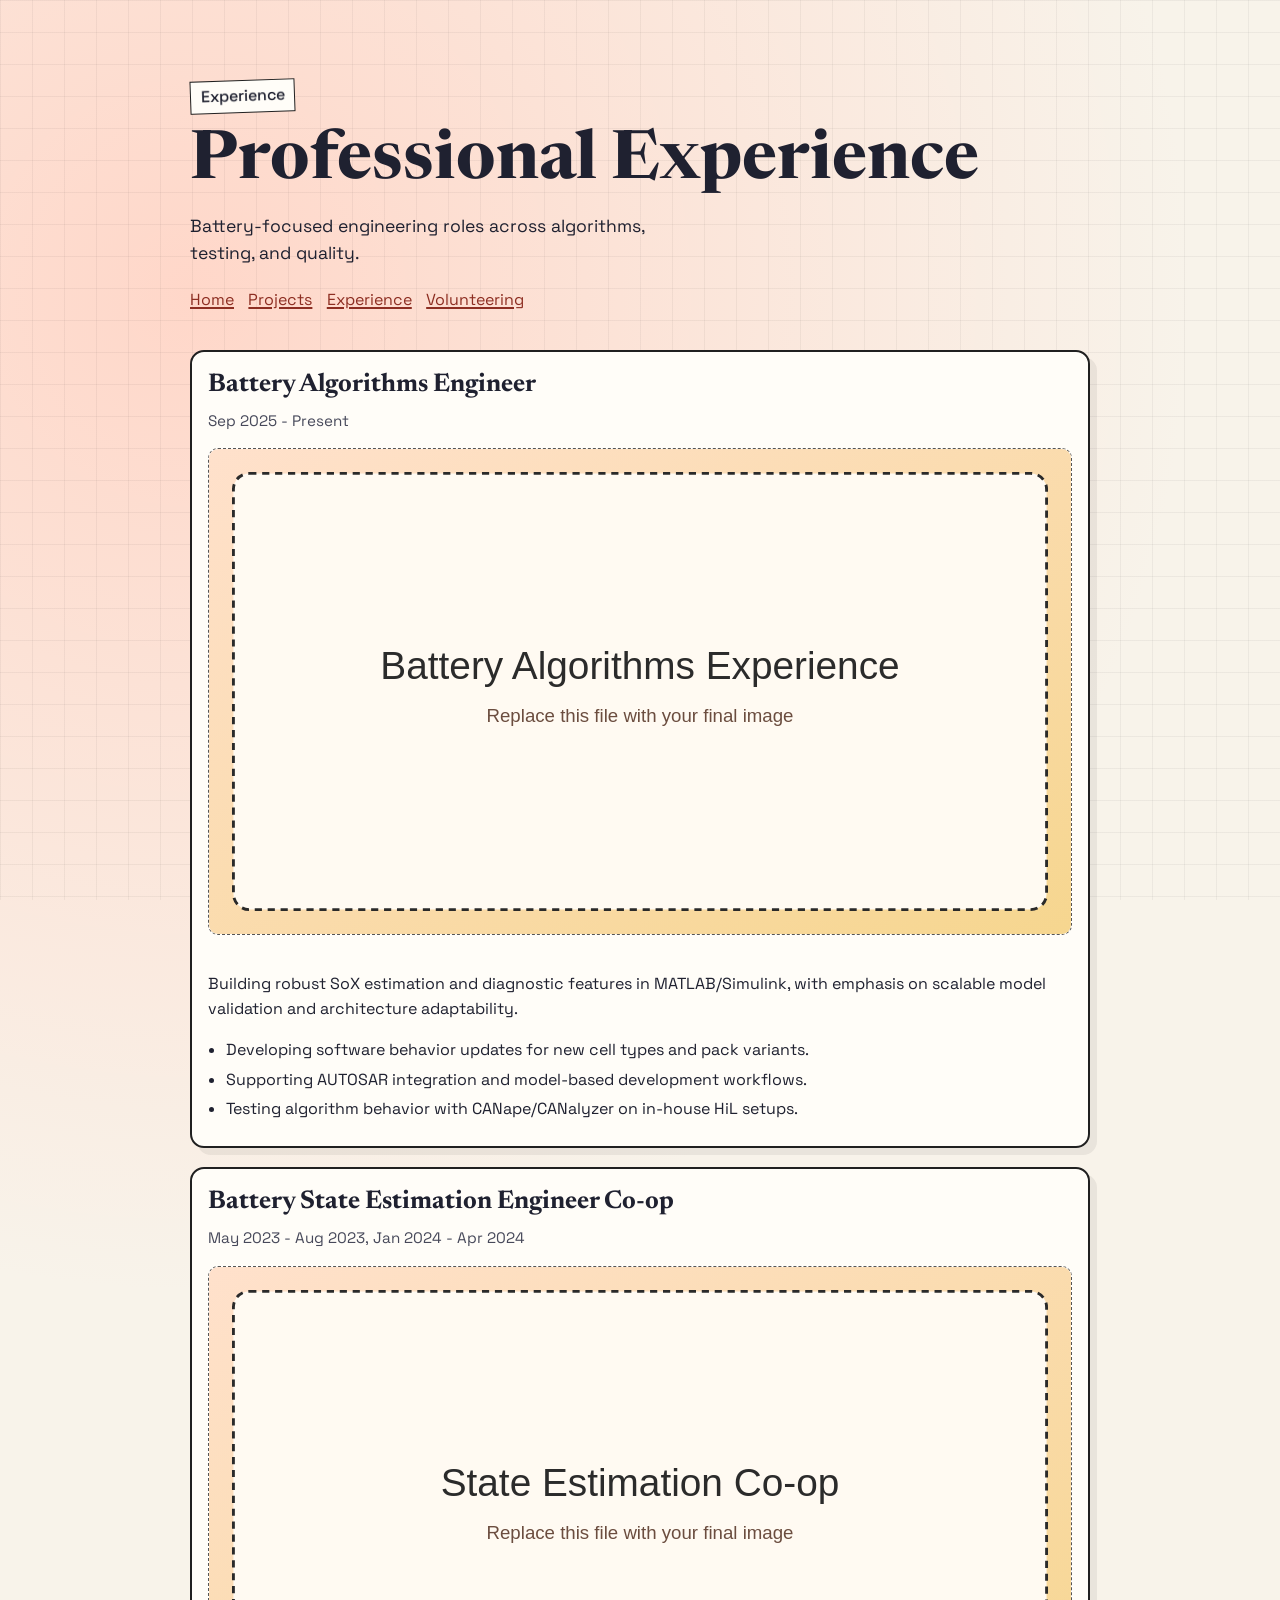
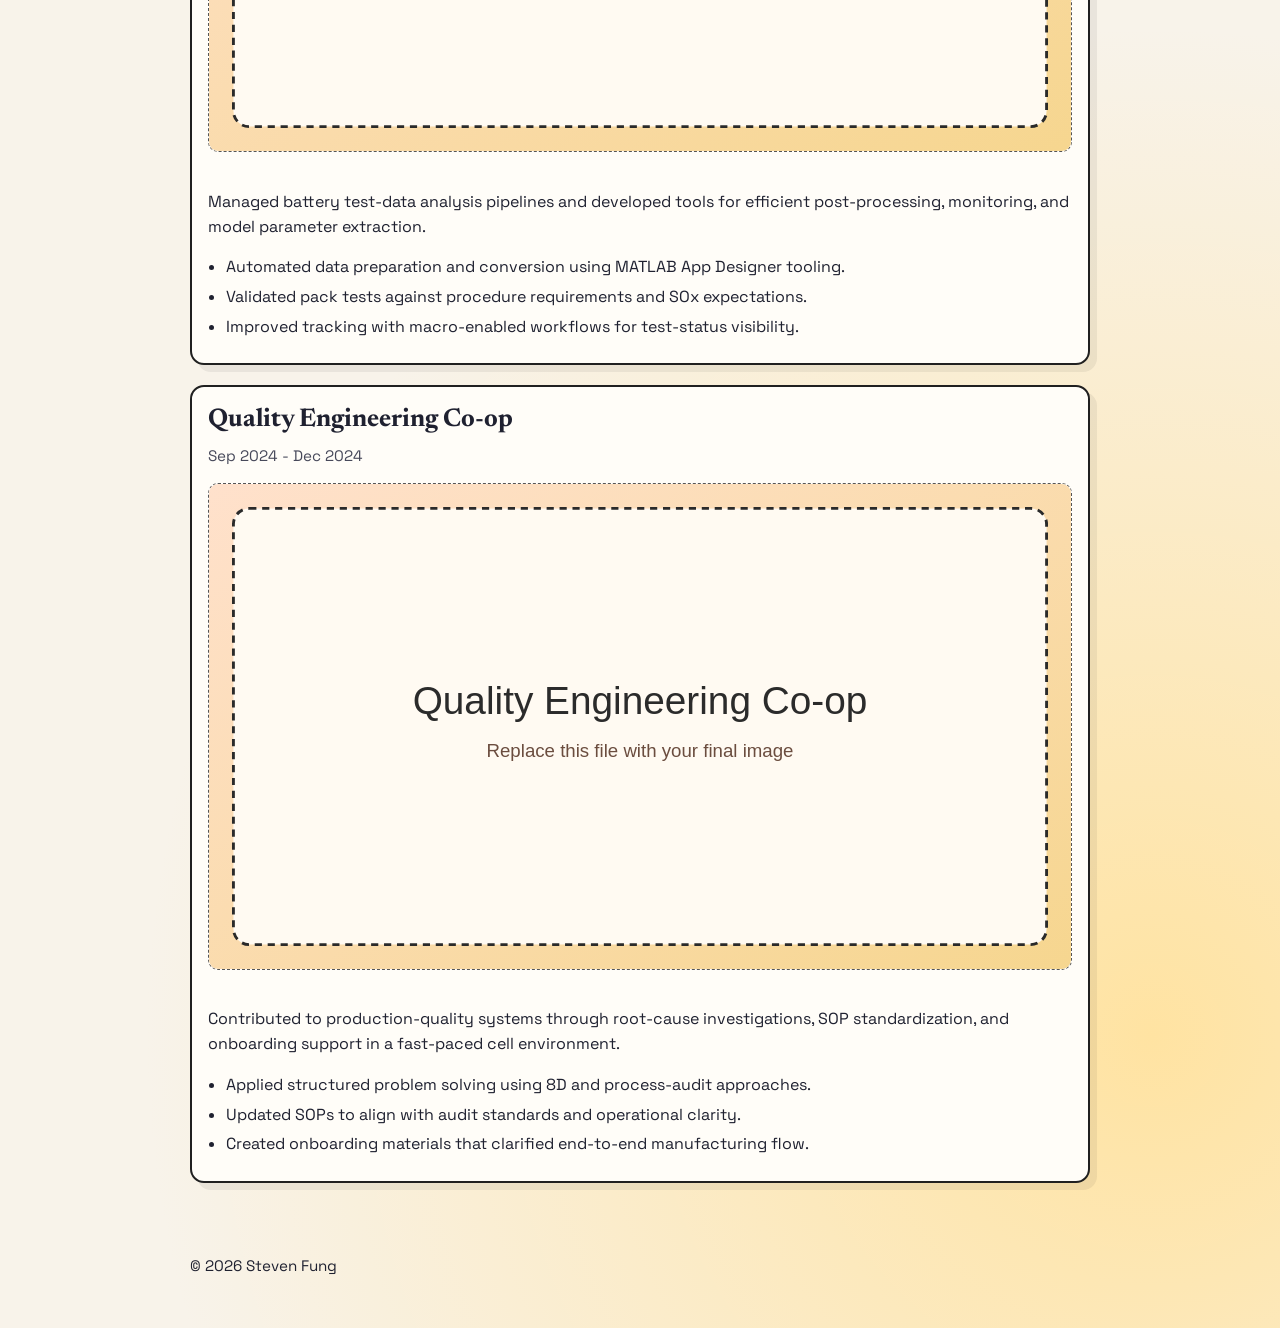
==== experience.html @ 0326d612 "First commmit for personal page" ====
<!doctype html>
<html lang="en">
  <head>
    <meta charset="UTF-8" />
    <meta name="viewport" content="width=device-width, initial-scale=1.0" />
    <title>Experience | Steven Fung</title>
    <meta
      name="description"
      content="Experience timeline for Steven Fung in battery algorithms, validation, and quality engineering."
    />
    <link rel="preconnect" href="https://fonts.googleapis.com" />
    <link rel="preconnect" href="https://fonts.gstatic.com" crossorigin />
    <link
      href="https://fonts.googleapis.com/css2?family=Space+Grotesk:wght@400;500;700&family=Newsreader:opsz,wght@6..72,500&display=swap"
      rel="stylesheet"
    />
    <link rel="stylesheet" href="styles.css" />
  </head>
  <body class="subpage">
    <div class="bg-grid" aria-hidden="true"></div>

    <header class="site-header">
      <p class="eyebrow">Experience</p>
      <h1>Professional Experience</h1>
      <p class="tagline">Battery-focused engineering roles across algorithms, testing, and quality.</p>
      <nav class="nav-links" aria-label="Primary">
        <a href="index.html">Home</a>
        <a href="projects.html">Projects</a>
        <a href="experience.html">Experience</a>
        <a href="volunteering.html">Volunteering</a>
      </nav>
    </header>

    <main>
      <section id="algorithms" class="card reveal">
        <h2>Battery Algorithms Engineer</h2>
        <p class="meta">Sep 2025 - Present</p>
        <img class="content-image" src="assets/experience/battery-algorithms.svg" alt="Battery algorithm development environment" />
        <p>
          Building robust SoX estimation and diagnostic features in MATLAB/Simulink,
          with emphasis on scalable model validation and architecture adaptability.
        </p>
        <ul class="key-points">
          <li>Developing software behavior updates for new cell types and pack variants.</li>
          <li>Supporting AUTOSAR integration and model-based development workflows.</li>
          <li>Testing algorithm behavior with CANape/CANalyzer on in-house HiL setups.</li>
        </ul>
      </section>

      <section id="state-estimation" class="card reveal">
        <h2>Battery State Estimation Engineer Co-op</h2>
        <p class="meta">May 2023 - Aug 2023, Jan 2024 - Apr 2024</p>
        <img class="content-image" src="assets/experience/state-estimation-coop.svg" alt="Battery state estimation co-op workflow and dashboards" />
        <p>
          Managed battery test-data analysis pipelines and developed tools for efficient
          post-processing, monitoring, and model parameter extraction.
        </p>
        <ul class="key-points">
          <li>Automated data preparation and conversion using MATLAB App Designer tooling.</li>
          <li>Validated pack tests against procedure requirements and SOx expectations.</li>
          <li>Improved tracking with macro-enabled workflows for test-status visibility.</li>
        </ul>
      </section>

      <section id="quality" class="card reveal">
        <h2>Quality Engineering Co-op</h2>
        <p class="meta">Sep 2024 - Dec 2024</p>
        <img class="content-image" src="assets/experience/quality-coop.svg" alt="Quality engineering process and documentation" />
        <p>
          Contributed to production-quality systems through root-cause investigations,
          SOP standardization, and onboarding support in a fast-paced cell environment.
        </p>
        <ul class="key-points">
          <li>Applied structured problem solving using 8D and process-audit approaches.</li>
          <li>Updated SOPs to align with audit standards and operational clarity.</li>
          <li>Created onboarding materials that clarified end-to-end manufacturing flow.</li>
        </ul>
      </section>
    </main>

    <footer>
      <p>© <span id="year"></span> Steven Fung</p>
    </footer>

    <script src="script.js"></script>
  </body>
</html>
---- styles.css ----
:root {
  --ink: #1f2130;
  --paper: #f8f3ea;
  --accent: #d95f4a;
  --accent-deep: #8d2e22;
  --card: #fffdf8;
  --line: #202020;
}

* {
  box-sizing: border-box;
}

html,
body {
  margin: 0;
  padding: 0;
}

body {
  min-height: 100vh;
  font-family: "Space Grotesk", "Segoe UI", sans-serif;
  color: var(--ink);
  background: radial-gradient(circle at 15% 10%, #ffd7c9 0, transparent 35%),
    radial-gradient(circle at 90% 90%, #ffe3a2 0, transparent 35%), var(--paper);
  line-height: 1.55;
}

.bg-grid {
  position: fixed;
  inset: 0;
  pointer-events: none;
  background-image: linear-gradient(to right, rgba(32, 32, 32, 0.05) 1px, transparent 1px),
    linear-gradient(to bottom, rgba(32, 32, 32, 0.05) 1px, transparent 1px);
  background-size: 32px 32px;
  z-index: -1;
}

.site-header,
main,
footer {
  width: min(900px, 92vw);
  margin: 0 auto;
}

.site-header {
  padding: 5rem 0 2rem;
}

.eyebrow {
  display: inline-block;
  margin: 0;
  padding: 0.2rem 0.6rem;
  border: 1px solid var(--line);
  background: var(--card);
  transform: rotate(-2deg);
  font-weight: 500;
}

h1,
h2,
h3 {
  margin: 0;
  line-height: 1.1;
}

h1 {
  margin-top: 0.8rem;
  font-size: clamp(2.2rem, 7vw, 4.2rem);
  font-family: "Newsreader", Georgia, serif;
}

.tagline {
  margin-top: 0.8rem;
  font-size: 1.1rem;
  max-width: 45ch;
}

.nav-links {
  display: flex;
  gap: 0.9rem;
  margin-top: 1.3rem;
  flex-wrap: wrap;
}

.nav-links a,
.project-list a {
  color: var(--accent-deep);
  text-decoration-thickness: 2px;
  text-underline-offset: 2px;
}

.nav-links a:hover,
.project-list a:hover {
  opacity: 0.8;
}

main {
  display: grid;
  gap: 1.2rem;
  padding: 1rem 0 3rem;
}

.card {
  background: var(--card);
  border: 2px solid var(--line);
  border-radius: 14px;
  box-shadow: 7px 7px 0 #11111110;
  padding: 1.2rem 1rem;
}

.card h2 {
  margin-bottom: 0.6rem;
  font-size: 1.6rem;
  font-family: "Newsreader", Georgia, serif;
}

.project-list {
  list-style: none;
  padding: 0;
  margin: 0;
  display: grid;
  gap: 0.9rem;
}

.project-list li {
  border: 1px dashed #444;
  border-radius: 10px;
  padding: 0.8rem;
  background: #fff;
}

.project-list h3 {
  font-size: 1.12rem;
  margin-bottom: 0.35rem;
}

.meta {
  margin: 0.35rem 0 0.75rem;
  font-size: 0.95rem;
  color: #47495a;
}

.content-image {
  width: 100%;
  border: 1px dashed #555;
  border-radius: 10px;
  margin: 0.25rem 0 0.85rem;
  background: #fff;
}

.section-cta {
  margin: 0.75rem 0 0;
  font-weight: 500;
}

.subpage .site-header {
  padding-bottom: 1.3rem;
}

.key-points {
  margin: 0;
  padding-left: 1.1rem;
}

.key-points li {
  margin: 0.3rem 0;
}

.chip-grid {
  display: flex;
  flex-wrap: wrap;
  gap: 0.5rem;
}

.chip-grid span {
  border: 1px solid var(--line);
  background: #fff;
  border-radius: 999px;
  padding: 0.25rem 0.7rem;
  font-size: 0.92rem;
}

.placeholder {
  margin-top: 0.7rem;
  padding: 0.6rem 0.75rem;
  background: #fff5e6;
  border-left: 4px solid var(--accent);
  font-size: 0.95rem;
}

.section-grid {
  display: grid;
  grid-template-columns: repeat(auto-fit, minmax(180px, 1fr));
  gap: 0.7rem;
}

.mini-card {
  display: block;
  border: 1px dashed #444;
  border-radius: 10px;
  padding: 0.8rem;
  text-decoration: none;
  background: #fff;
  color: inherit;
}

.mini-card h3 {
  margin-bottom: 0.35rem;
  font-size: 1rem;
}

.mini-card p {
  margin: 0;
  font-size: 0.94rem;
}

footer {
  padding: 0.5rem 0 2.2rem;
  font-size: 0.95rem;
}

.reveal {
  opacity: 0;
  transform: translateY(10px);
  animation: rise-in 620ms ease forwards;
}

.reveal:nth-child(2) {
  animation-delay: 120ms;
}

.reveal:nth-child(3) {
  animation-delay: 240ms;
}

@keyframes rise-in {
  from {
    opacity: 0;
    transform: translateY(10px);
  }

  to {
    opacity: 1;
    transform: translateY(0);
  }
}

@media (max-width: 640px) {
  .site-header {
    padding-top: 3.5rem;
  }

  .card {
    padding: 1rem 0.9rem;
  }
}
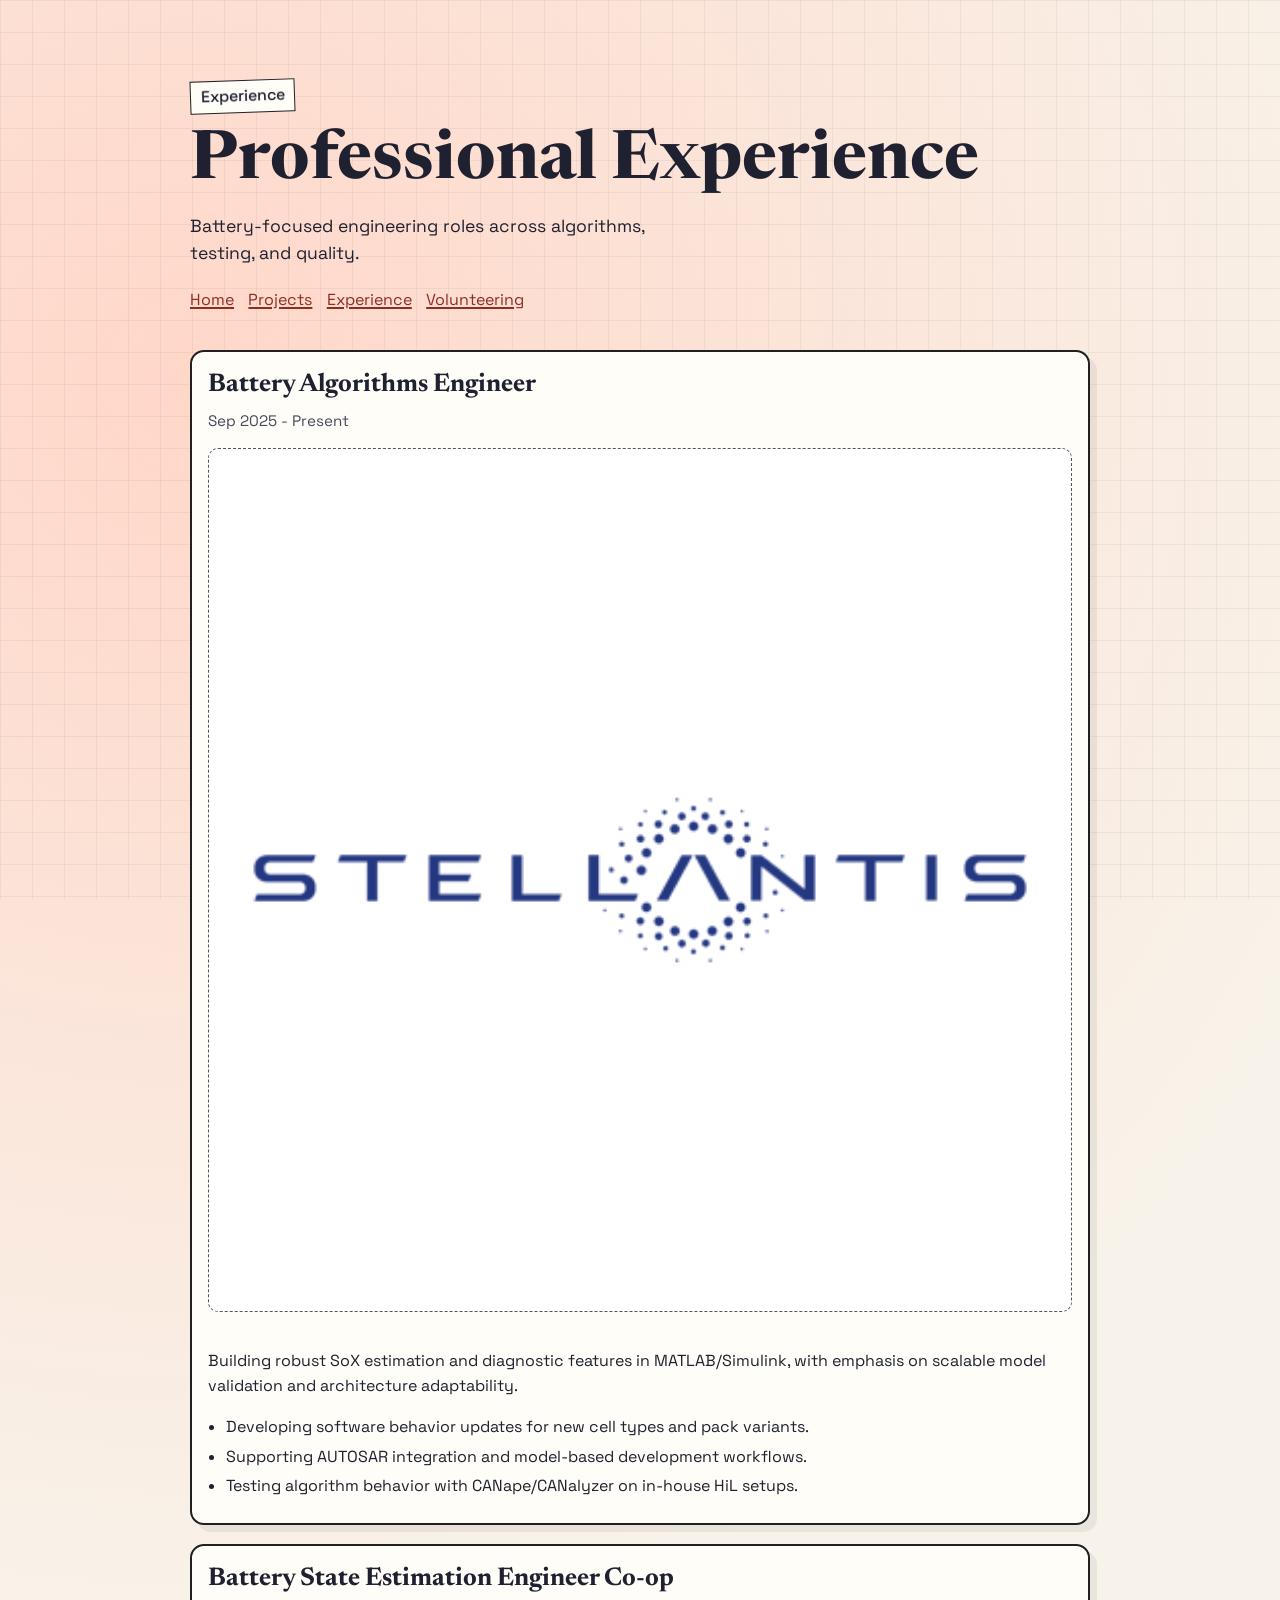
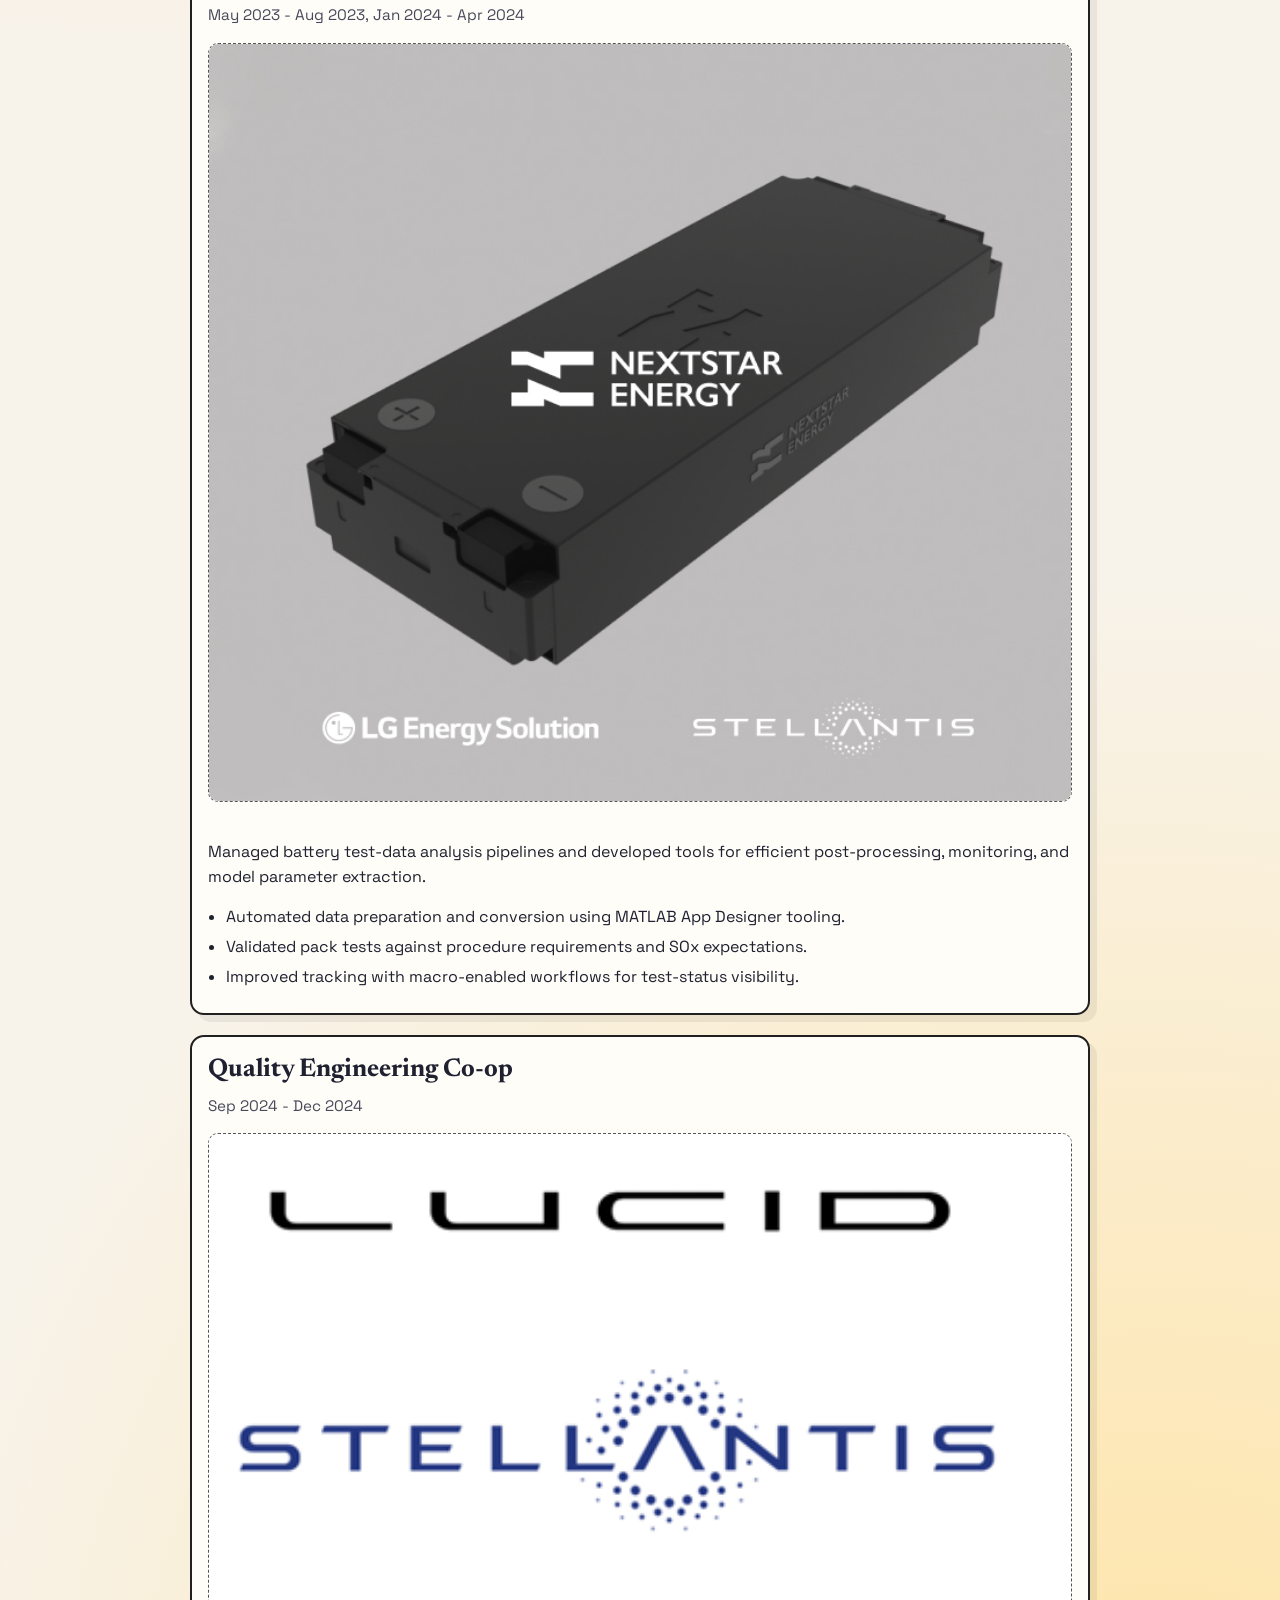
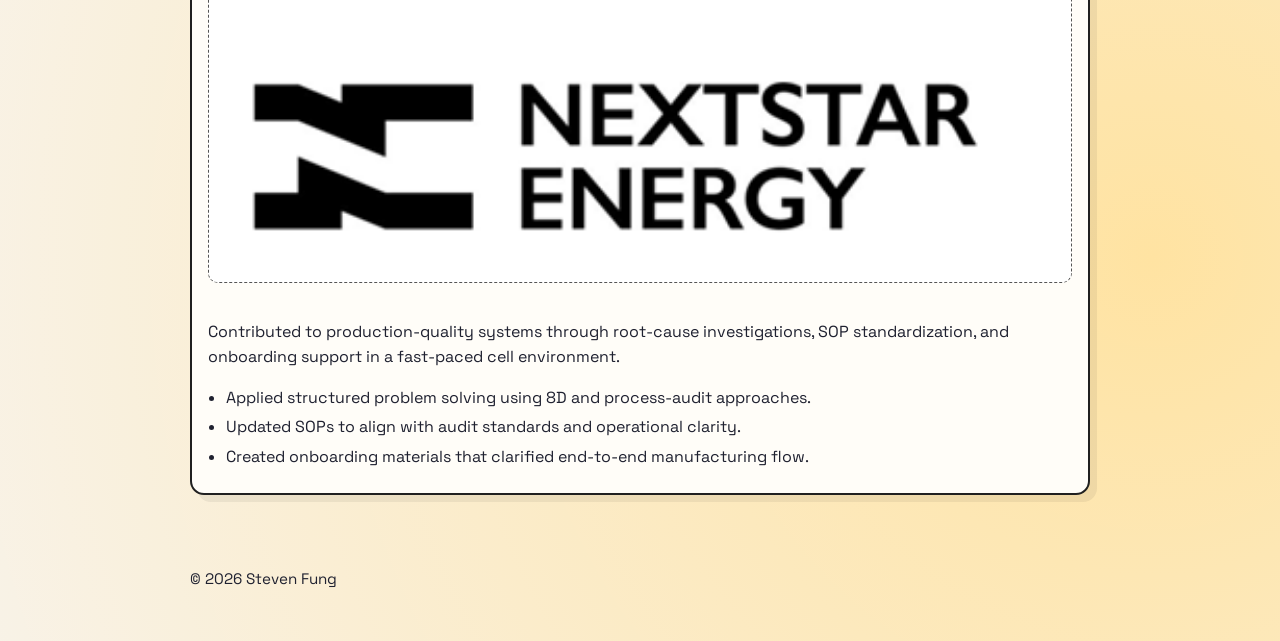
==== commit 943f0eae: "Integrate old asset photos into projects and experience" ====
--- a/experience.html
+++ b/experience.html
@@ -35,7 +35,7 @@
       <section id="algorithms" class="card reveal">
         <h2>Battery Algorithms Engineer</h2>
         <p class="meta">Sep 2025 - Present</p>
-        <img class="content-image" src="assets/experience/battery-algorithms.svg" alt="Battery algorithm development environment" />
+        <img class="content-image" src="assets/experience/battery-algorithms-brand.png" alt="Battery algorithms and EV partner branding" />
         <p>
           Building robust SoX estimation and diagnostic features in MATLAB/Simulink,
           with emphasis on scalable model validation and architecture adaptability.
@@ -50,7 +50,7 @@
       <section id="state-estimation" class="card reveal">
         <h2>Battery State Estimation Engineer Co-op</h2>
         <p class="meta">May 2023 - Aug 2023, Jan 2024 - Apr 2024</p>
-        <img class="content-image" src="assets/experience/state-estimation-coop.svg" alt="Battery state estimation co-op workflow and dashboards" />
+        <img class="content-image" src="assets/experience/state-estimation-pack.jpg" alt="Battery module image from state estimation experience" />
         <p>
           Managed battery test-data analysis pipelines and developed tools for efficient
           post-processing, monitoring, and model parameter extraction.
@@ -65,7 +65,7 @@
       <section id="quality" class="card reveal">
         <h2>Quality Engineering Co-op</h2>
         <p class="meta">Sep 2024 - Dec 2024</p>
-        <img class="content-image" src="assets/experience/quality-coop.svg" alt="Quality engineering process and documentation" />
+        <img class="content-image" src="assets/experience/quality-branding.png" alt="Industry partner branding related to quality engineering experience" />
         <p>
           Contributed to production-quality systems through root-cause investigations,
           SOP standardization, and onboarding support in a fast-paced cell environment.
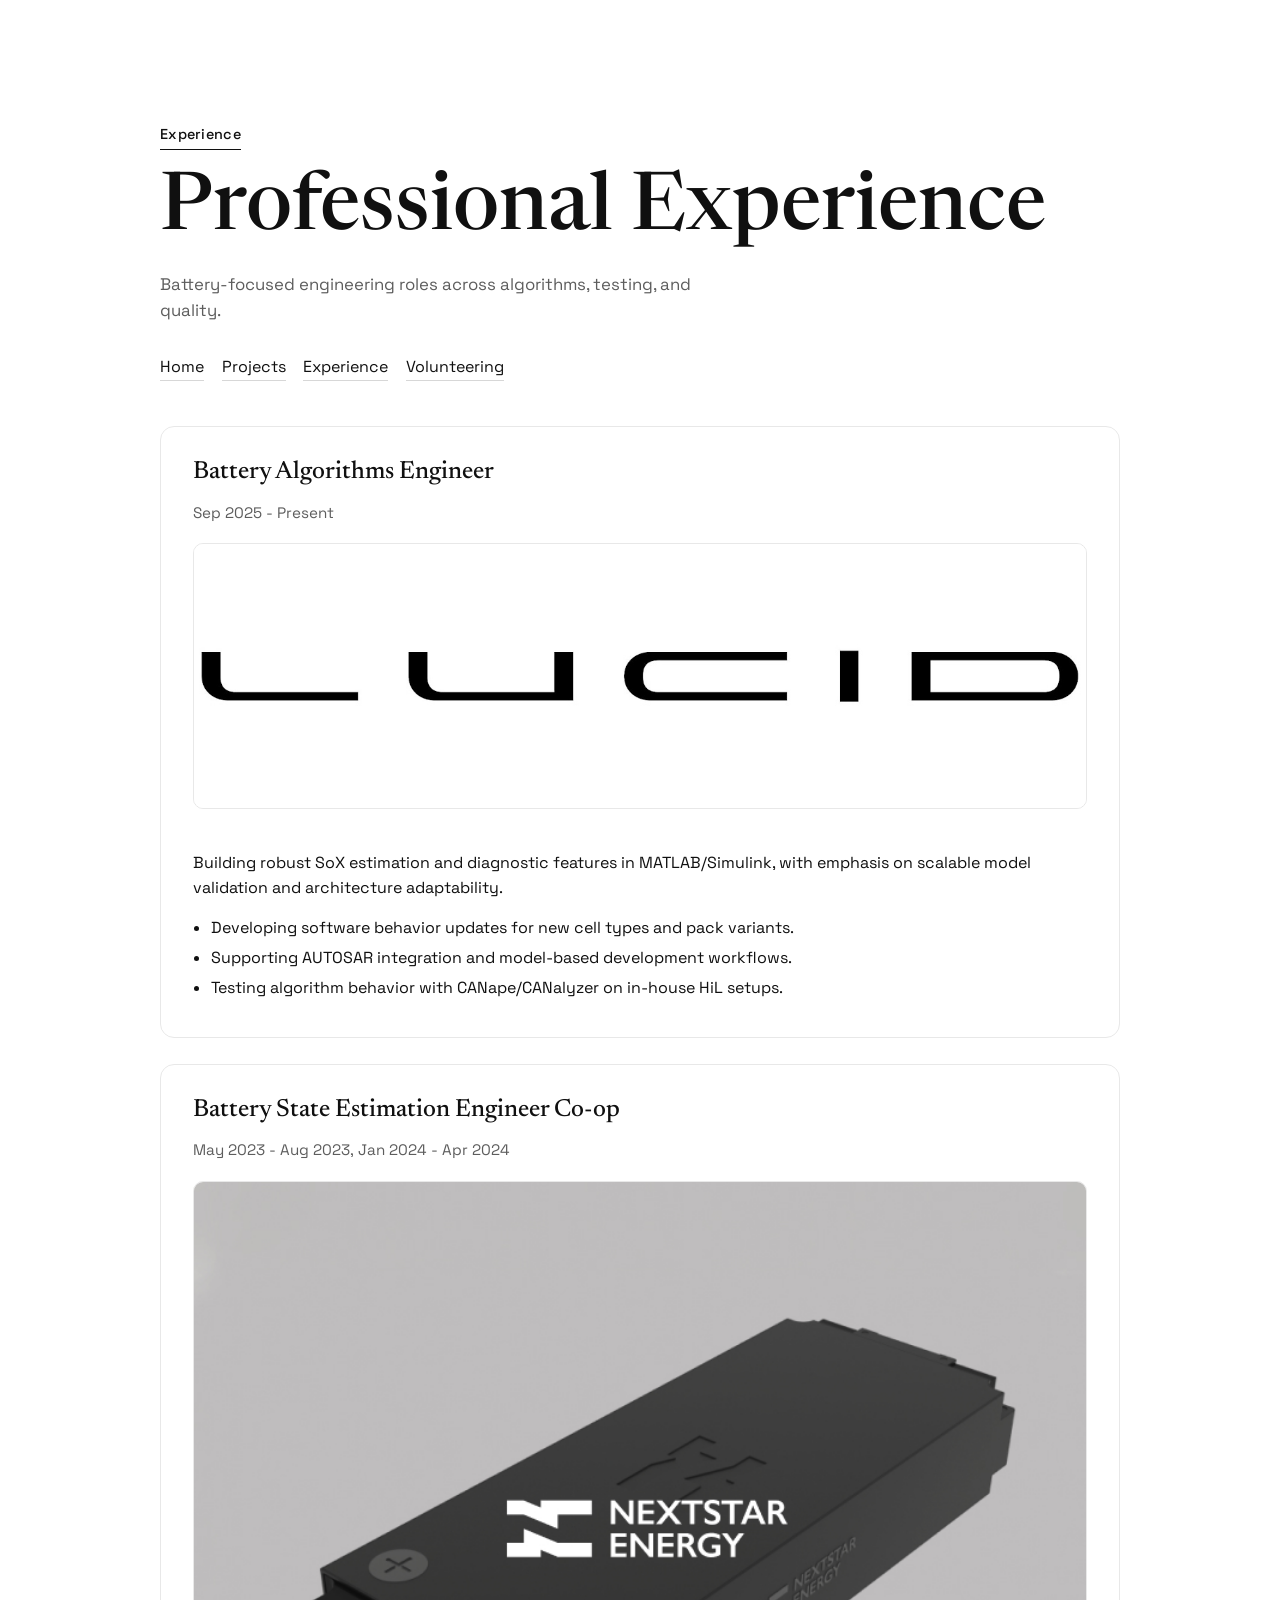
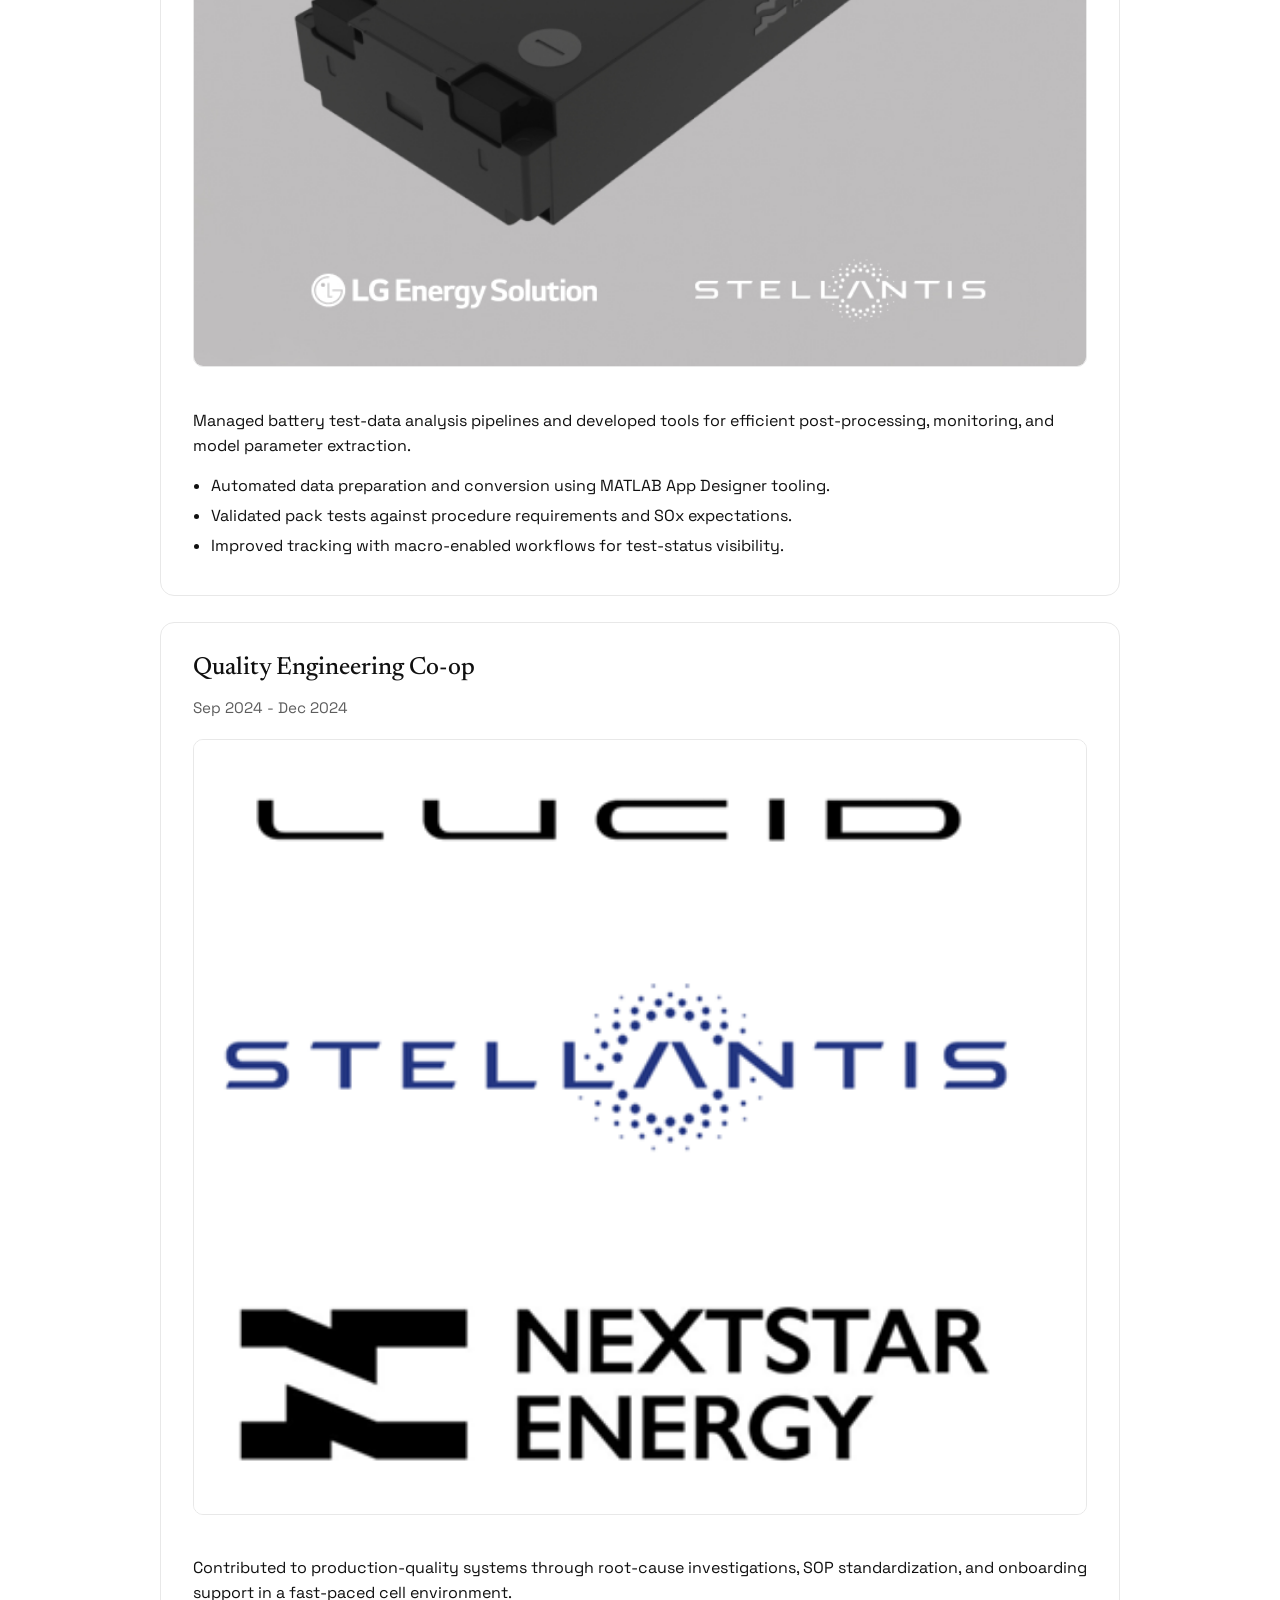
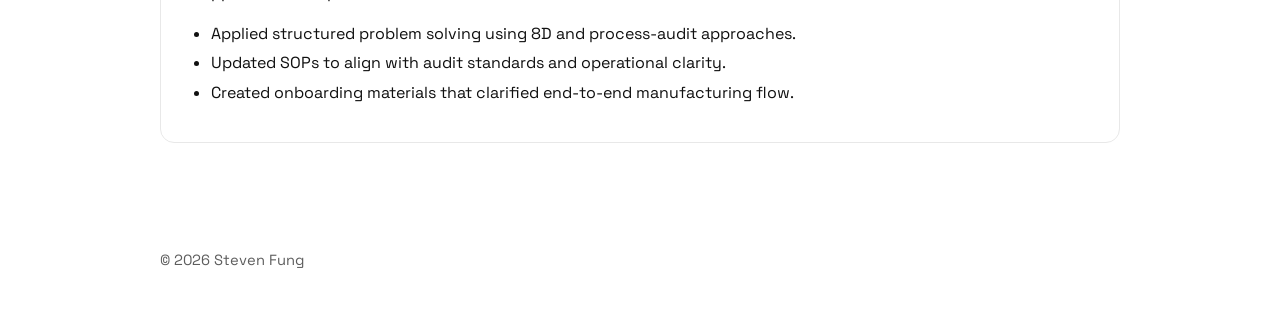
==== commit 52b3536c: "Integrate additional old assets by section context" ====
--- a/experience.html
+++ b/experience.html
@@ -35,7 +35,7 @@
       <section id="algorithms" class="card reveal">
         <h2>Battery Algorithms Engineer</h2>
         <p class="meta">Sep 2025 - Present</p>
-        <img class="content-image" src="assets/experience/battery-algorithms-brand.png" alt="Battery algorithms and EV partner branding" />
+        <img class="content-image" src="assets/experience/lucid-logo.jpg" alt="Lucid Motors branding for battery algorithms role" />
         <p>
           Building robust SoX estimation and diagnostic features in MATLAB/Simulink,
           with emphasis on scalable model validation and architecture adaptability.
--- a/styles.css
+++ b/styles.css
@@ -1,10 +1,9 @@
 :root {
-  --ink: #1f2130;
-  --paper: #f8f3ea;
-  --accent: #d95f4a;
-  --accent-deep: #8d2e22;
-  --card: #fffdf8;
-  --line: #202020;
+  --ink: #101010;
+  --paper: #ffffff;
+  --muted: #5d5d5d;
+  --card: #ffffff;
+  --line: #e8e8e8;
 }
 
 * {
@@ -21,40 +20,34 @@
   min-height: 100vh;
   font-family: "Space Grotesk", "Segoe UI", sans-serif;
   color: var(--ink);
-  background: radial-gradient(circle at 15% 10%, #ffd7c9 0, transparent 35%),
-    radial-gradient(circle at 90% 90%, #ffe3a2 0, transparent 35%), var(--paper);
+  background: var(--paper);
   line-height: 1.55;
 }
 
 .bg-grid {
-  position: fixed;
-  inset: 0;
-  pointer-events: none;
-  background-image: linear-gradient(to right, rgba(32, 32, 32, 0.05) 1px, transparent 1px),
-    linear-gradient(to bottom, rgba(32, 32, 32, 0.05) 1px, transparent 1px);
-  background-size: 32px 32px;
-  z-index: -1;
+  display: none;
 }
 
 .site-header,
 main,
 footer {
-  width: min(900px, 92vw);
+  width: min(960px, 92vw);
   margin: 0 auto;
 }
 
 .site-header {
-  padding: 5rem 0 2rem;
+  padding: 7.5rem 0 2.5rem;
 }
 
 .eyebrow {
   display: inline-block;
   margin: 0;
-  padding: 0.2rem 0.6rem;
-  border: 1px solid var(--line);
-  background: var(--card);
-  transform: rotate(-2deg);
-  font-weight: 500;
+  padding: 0.2rem 0;
+  border-bottom: 1px solid var(--ink);
+  background: transparent;
+  font-weight: 500;
+  letter-spacing: 0.02em;
+  font-size: 0.9rem;
 }
 
 h1,
@@ -65,54 +58,57 @@
 }
 
 h1 {
-  margin-top: 0.8rem;
-  font-size: clamp(2.2rem, 7vw, 4.2rem);
+  margin-top: 1rem;
+  font-size: clamp(2.5rem, 8vw, 5rem);
   font-family: "Newsreader", Georgia, serif;
+  font-weight: 500;
 }
 
 .tagline {
-  margin-top: 0.8rem;
-  font-size: 1.1rem;
-  max-width: 45ch;
+  margin-top: 1.1rem;
+  font-size: 1.05rem;
+  max-width: 52ch;
+  color: var(--muted);
 }
 
 .nav-links {
   display: flex;
-  gap: 0.9rem;
-  margin-top: 1.3rem;
+  gap: 1.1rem;
+  margin-top: 2rem;
   flex-wrap: wrap;
 }
 
 .nav-links a,
 .project-list a {
-  color: var(--accent-deep);
-  text-decoration-thickness: 2px;
-  text-underline-offset: 2px;
+  color: var(--ink);
+  text-decoration: none;
+  border-bottom: 1px solid #d7d7d7;
 }
 
 .nav-links a:hover,
 .project-list a:hover {
-  opacity: 0.8;
+  border-bottom-color: var(--ink);
 }
 
 main {
   display: grid;
-  gap: 1.2rem;
-  padding: 1rem 0 3rem;
+  gap: 1.6rem;
+  padding: 1rem 0 5.5rem;
 }
 
 .card {
   background: var(--card);
-  border: 2px solid var(--line);
+  border: 1px solid var(--line);
   border-radius: 14px;
-  box-shadow: 7px 7px 0 #11111110;
-  padding: 1.2rem 1rem;
+  box-shadow: none;
+  padding: 2rem;
 }
 
 .card h2 {
-  margin-bottom: 0.6rem;
-  font-size: 1.6rem;
+  margin-bottom: 0.9rem;
+  font-size: 1.55rem;
   font-family: "Newsreader", Georgia, serif;
+  font-weight: 500;
 }
 
 .project-list {
@@ -120,13 +116,13 @@
   padding: 0;
   margin: 0;
   display: grid;
-  gap: 0.9rem;
+  gap: 1rem;
 }
 
 .project-list li {
-  border: 1px dashed #444;
+  border: 1px solid var(--line);
   border-radius: 10px;
-  padding: 0.8rem;
+  padding: 1rem;
   background: #fff;
 }
 
@@ -136,16 +132,16 @@
 }
 
 .meta {
-  margin: 0.35rem 0 0.75rem;
+  margin: 0.45rem 0 0.95rem;
   font-size: 0.95rem;
-  color: #47495a;
+  color: var(--muted);
 }
 
 .content-image {
   width: 100%;
-  border: 1px dashed #555;
+  border: 1px solid var(--line);
   border-radius: 10px;
-  margin: 0.25rem 0 0.85rem;
+  margin: 0.25rem 0 1.1rem;
   background: #fff;
 }
 
@@ -155,7 +151,7 @@
 }
 
 .subpage .site-header {
-  padding-bottom: 1.3rem;
+  padding-bottom: 1.8rem;
 }
 
 .key-points {
@@ -174,10 +170,10 @@
 }
 
 .chip-grid span {
-  border: 1px solid var(--line);
+  border: 1px solid #d8d8d8;
   background: #fff;
   border-radius: 999px;
-  padding: 0.25rem 0.7rem;
+  padding: 0.3rem 0.8rem;
   font-size: 0.92rem;
 }
 
@@ -216,14 +212,15 @@
 }
 
 footer {
-  padding: 0.5rem 0 2.2rem;
-  font-size: 0.95rem;
+  padding: 0.2rem 0 2.8rem;
+  font-size: 0.92rem;
+  color: var(--muted);
 }
 
 .reveal {
   opacity: 0;
   transform: translateY(10px);
-  animation: rise-in 620ms ease forwards;
+  animation: rise-in 520ms ease forwards;
 }
 
 .reveal:nth-child(2) {
@@ -246,12 +243,47 @@
   }
 }
 
+.quick-grid {
+  display: grid;
+  grid-template-columns: repeat(3, minmax(0, 1fr));
+  gap: 1rem;
+}
+
+.quick-link {
+  display: block;
+  border: 1px solid var(--line);
+  border-radius: 12px;
+  padding: 1.1rem;
+  color: inherit;
+  text-decoration: none;
+  transition: border-color 0.18s ease, transform 0.18s ease;
+}
+
+.quick-link:hover {
+  border-color: #bdbdbd;
+  transform: translateY(-2px);
+}
+
+.quick-link h3 {
+  font-size: 1.08rem;
+  margin-bottom: 0.45rem;
+}
+
+.quick-link p {
+  margin: 0;
+  color: var(--muted);
+}
+
 @media (max-width: 640px) {
   .site-header {
-    padding-top: 3.5rem;
+    padding-top: 4.6rem;
   }
 
   .card {
-    padding: 1rem 0.9rem;
-  }
-}
+    padding: 1.3rem 1rem;
+  }
+
+  .quick-grid {
+    grid-template-columns: 1fr;
+  }
+}
